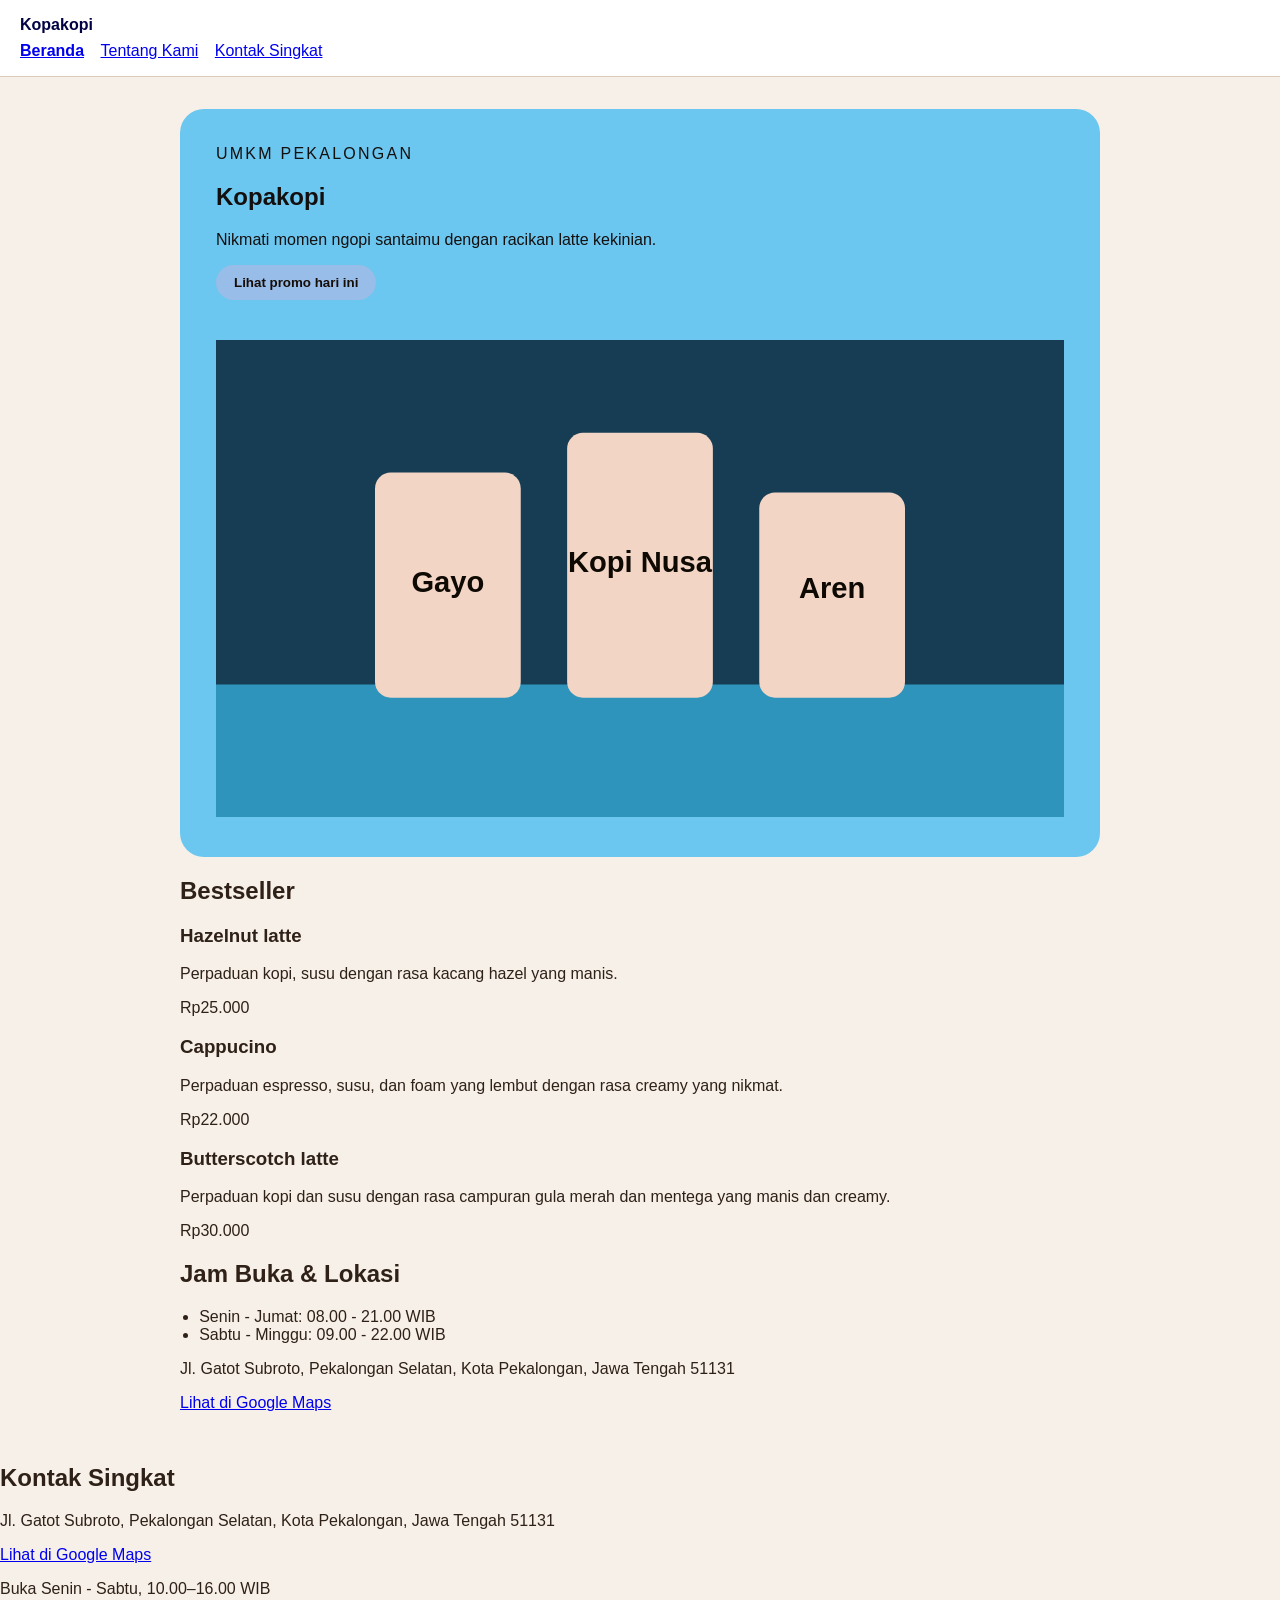
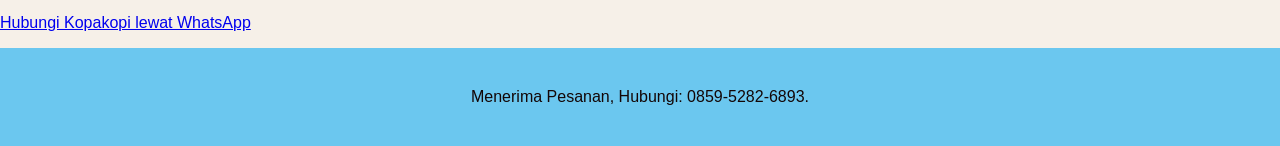
==== index.html @ 10a80914 "feat: menambahkan kontak singkat-p02" ====
<!doctype html>
<html lang="id">
    <head>
        <meta charset="utf-8" />
        <meta name="viewport" content="width=device-width, initial-scale=1" />
        <title>Kopakopi - Website UMKM</title>
        <link rel="stylesheet" href="css/style.css" />
    </head>
    <body>
        <body>
  <a class="skip-link" href="#konten">Lewati ke konten utama</a>
  <header class="site-header">
    <nav class="nav" aria-label="Navigasi utama">
      <a class="brand" href="index.html">Kopakopi</a>
      <ul>
        <li><a aria-current="page" href="index.html">Beranda</a></li>
        <li><a href="tentang.html">Tentang Kami</a></li>
        <li><a href="index.html#kontak-singkat">Kontak Singkat</a></li>
      </ul>
    </nav>
  </header>

  <main id="konten" class="page">
        <section class="hero" aria-labelledby="hero-title">
            <p class="eyebrow">UMKM Pekalongan</p>
            <h1 id="hero-title">Kopakopi</h1>
            <p>Nikmati momen ngopi santaimu dengan racikan latte kekinian.</p>
            <button id="promoButton" type="button">Lihat promo hari ini</button>
            <img src="assets/images/etalase-kopi.svg" alt="Etalase Kopakopi berisi kemasan kopi lokal" />
    </section>

            <section aria-labelledby="produk-title">
                <h2 id="produk-title">Bestseller</h2>
            <div class="product-list">
                <article class="product-card">
                    <h3>Hazelnut latte </h3>
                    <p>Perpaduan kopi, susu dengan rasa kacang hazel yang manis.</p>
                    <p class="price">Rp25.000</p>
                </article>
                <article class="product-card">
                    <h3>Cappucino</h3>
                    <p>Perpaduan espresso, susu, dan foam yang lembut dengan rasa creamy yang nikmat.</p>
                    <p class="price">Rp22.000</p>
                </article>
                 <article class="product-card">
                    <h3>Butterscotch latte</h3>
                    <p>Perpaduan kopi dan susu dengan rasa campuran gula merah dan mentega yang manis dan creamy.</p>
                    <p class="price">Rp30.000</p>
                </article>
            </div>
            </section>
            <section aria-labelledby="lokasi-title">
                <h2 id="lokasi-title">Jam Buka &amp; Lokasi</h2>
                <ul class="products">
                    <li>Senin - Jumat: 08.00 - 21.00 WIB</li>
                    <li>Sabtu - Minggu: 09.00 - 22.00 WIB</li>
                </ul>
                <p>Jl. Gatot Subroto, Pekalongan Selatan, Kota Pekalongan, Jawa Tengah 51131</p>
                <a href="https://maps.app.goo.gl/GHHcVeEDFaA5z1rk8" target="_blank" rel="noopener noreferrer">Lihat di Google Maps</a>
            </section>
        </main>
        <section id="kontak-singkat" class="wrap" aria-labelledby="kontak-title">
      <h2 id="kontak-title">Kontak Singkat</h2>
      <p>Jl. Gatot Subroto, Pekalongan Selatan, Kota Pekalongan, Jawa Tengah 51131 </p>
      <a href="https://maps.app.goo.gl/GHHcVeEDFaA5z1rk8" target="_blank" rel="noopener noreferrer">Lihat di Google Maps</a>
      <p>Buka Senin - Sabtu, 10.00–16.00 WIB</p>
      <p><a href="https://wa.me/6285952826893">Hubungi Kopakopi lewat WhatsApp</a></p>
    </section>
  </main>
        <script src="js/script.js"></script>
    </body>
</html>
<footer class="site-footer">
  <p>Menerima Pesanan, Hubungi: 0859-5282-6893.</p>
</footer>
<script src="js/script.js"></script>
---- css/style.css ----
body {
    margin: 0;
    color:#2f2118;
    background: #f6f0e8;
    font-family: Arial, sans-serif;
}

.page{
    max-width: 920px;
    margin: 0 auto;
    padding: 32px 20px;
}

.hero{
    padding: 36px;
    color: rgb(20, 15, 15);
    background: #6bc7ef;
    border-radius: 24px;
}

.eyebrow {
    margin: 0 0 8px;
    letter-spacing: 0.14em;
    text-transform: uppercase;
}

.products {
    padding-left: 1.2rem;
}

button {
    margin-bottom: 40px;
    padding: 10px 18px;
    color: #170d08;
    font-weight: 700;
    cursor: pointer;
    background: #97bde8;
    border: 0;
    border-radius: 999px;
}


.info-lokasi {
  margin-top: 2rem;
}

.skip-link { position: absolute; left: -9999px; padding: 8px 12px; color: white; background: #092474; }
.skip-link:focus { top: 8px; left: 8px; }
.site-header { padding: 16px 20px; background: white; border-bottom: 1px solid #dccbbc; }
.nav { max-width: 920px; margin: 5 auto; }
.brand { display: inline-block; margin-bottom: 8px; color: #000244; font-weight: 800; text-decoration: none; }
.nav ul { padding: 0; margin: 0; list-style: none; }
.nav li { display: inline-block; margin-right: 12px; }
.nav a[aria-current="page"] { font-weight: 800; }
a:focus-visible,
button:focus-visible { outline: 3px solid #030812; outline-offset: 3px; }
.site-footer { padding: 24px 20px; color: rgb(19, 6, 6); text-align: center; background: #6bc7ef; }
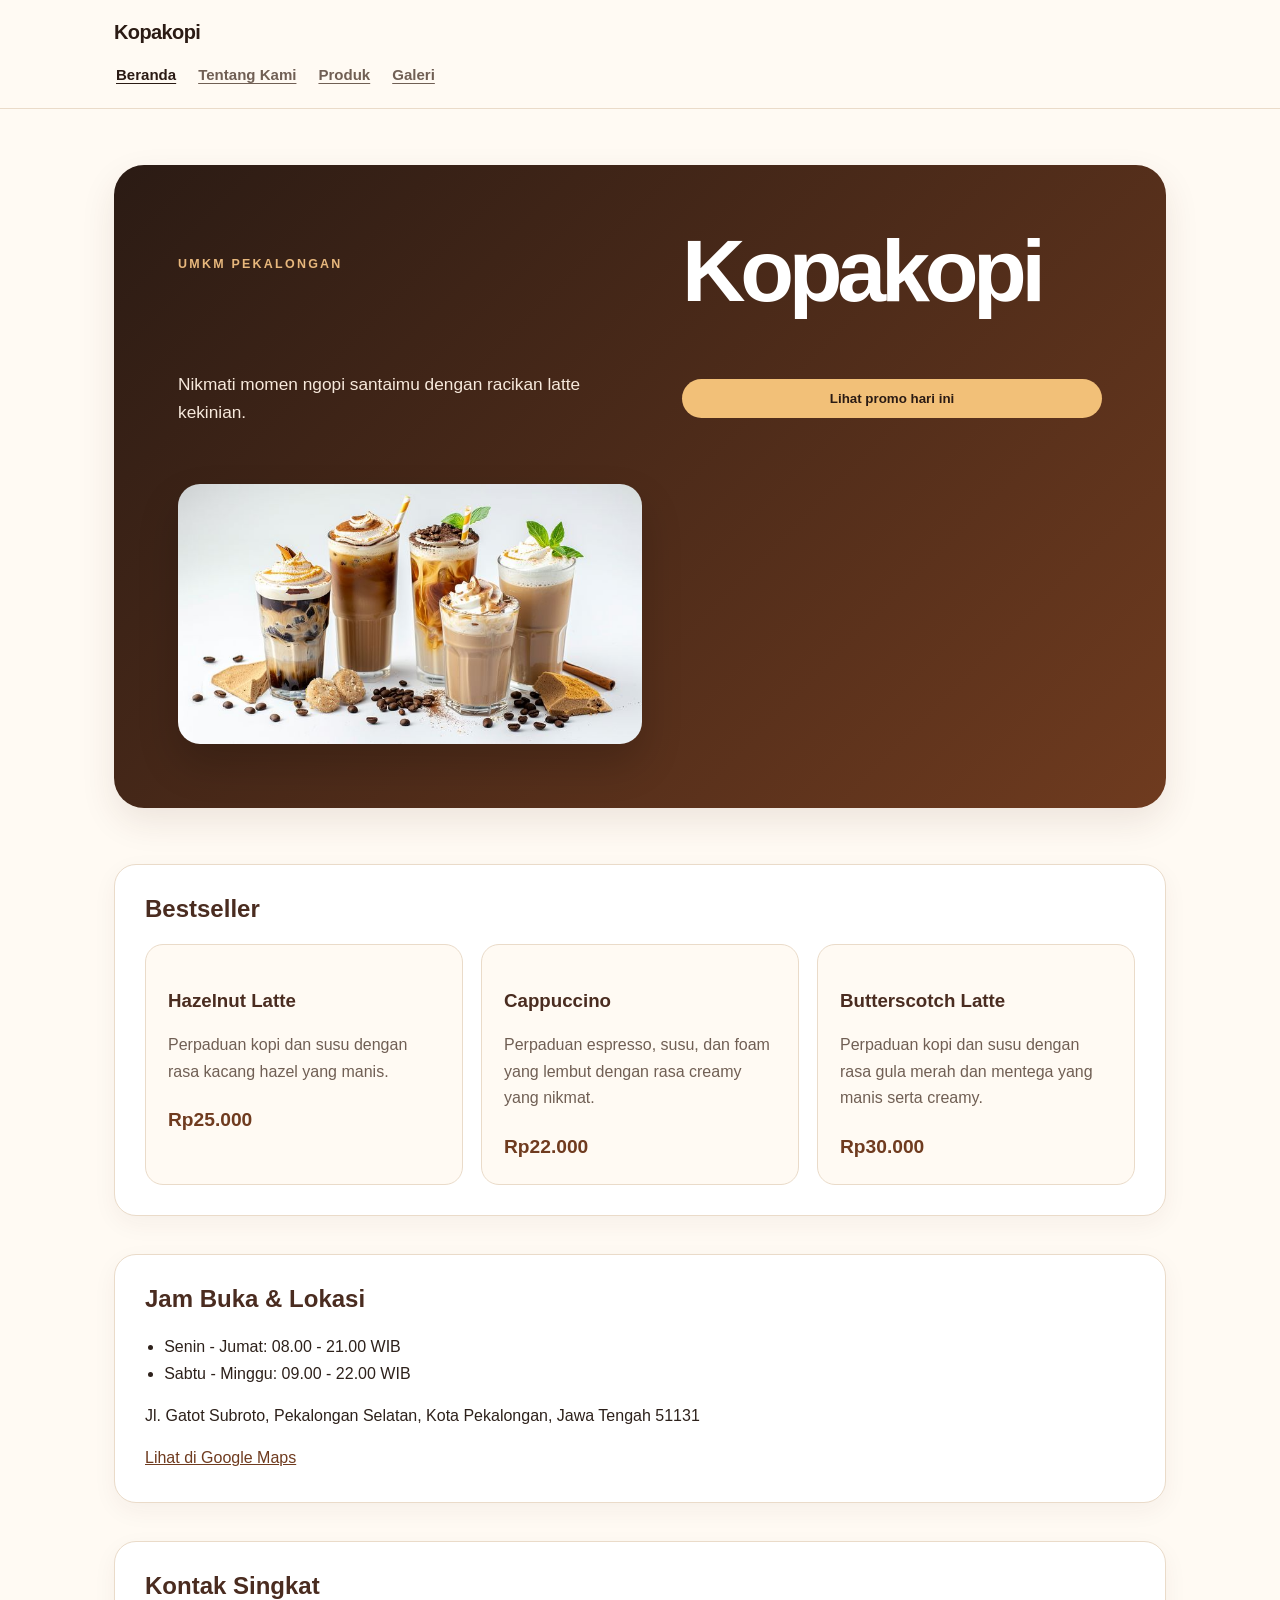
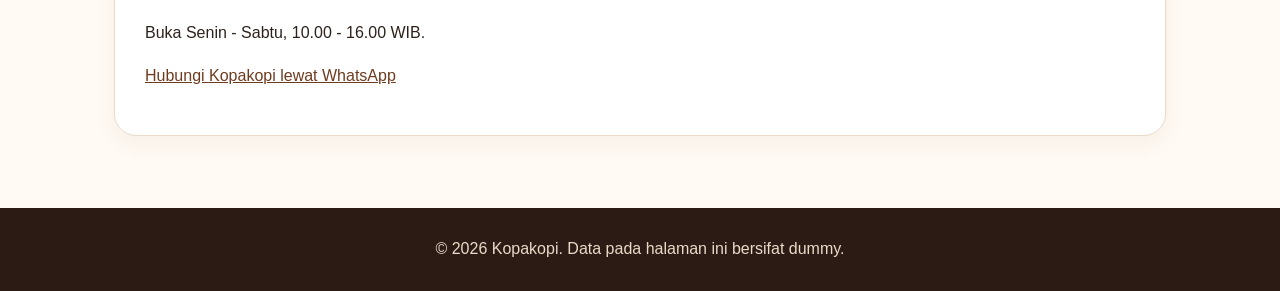
==== commit 120dc85a: "feat: tambah produk dan galeri-p03" ====
--- a/index.html
+++ b/index.html
@@ -1,76 +1,75 @@
 <!doctype html>
 <html lang="id">
-    <head>
-        <meta charset="utf-8" />
-        <meta name="viewport" content="width=device-width, initial-scale=1" />
-        <title>Kopakopi - Website UMKM</title>
-        <link rel="stylesheet" href="css/style.css" />
-    </head>
-    <body>
-        <body>
-  <a class="skip-link" href="#konten">Lewati ke konten utama</a>
-  <header class="site-header">
-    <nav class="nav" aria-label="Navigasi utama">
-      <a class="brand" href="index.html">Kopakopi</a>
-      <ul>
-        <li><a aria-current="page" href="index.html">Beranda</a></li>
-        <li><a href="tentang.html">Tentang Kami</a></li>
-        <li><a href="index.html#kontak-singkat">Kontak Singkat</a></li>
-      </ul>
-    </nav>
-  </header>
+  <head>
+    <meta charset="utf-8" />
+    <meta name="viewport" content="width=device-width, initial-scale=1" />
+    <title>Kopakopi - Website UMKM</title>
+    <link rel="stylesheet" href="css/style.css" />
+  </head>
+  <body>
+    <a class="skip-link" href="#konten">Lewati ke konten utama</a>
+    <header class="site-header">
+      <nav class="nav" aria-label="Navigasi utama">
+        <a class="brand" href="index.html">Kopakopi</a>
+        <ul>
+          <li><a aria-current="page" href="index.html">Beranda</a></li>
+          <li><a href="tentang.html">Tentang Kami</a></li>
+          <li><a href="produk.html">Produk</a></li>
+          <li><a href="galeri.html">Galeri</a></li>
+        </ul>
+      </nav>
+    </header>
 
-  <main id="konten" class="page">
-        <section class="hero" aria-labelledby="hero-title">
-            <p class="eyebrow">UMKM Pekalongan</p>
-            <h1 id="hero-title">Kopakopi</h1>
-            <p>Nikmati momen ngopi santaimu dengan racikan latte kekinian.</p>
-            <button id="promoButton" type="button">Lihat promo hari ini</button>
-            <img src="assets/images/etalase-kopi.svg" alt="Etalase Kopakopi berisi kemasan kopi lokal" />
-    </section>
+    <main id="konten" class="page">
+      <section class="hero" aria-labelledby="hero-title">
+        <p class="eyebrow">UMKM Pekalongan</p>
+        <h1 id="hero-title">Kopakopi</h1>
+        <p>Nikmati momen ngopi santaimu dengan racikan latte kekinian.</p>
+        <button id="promoButton" type="button">Lihat promo hari ini</button>
+        <img src="assets/images/macam.jpg" alt="Etalase Kopakopi berisi kemasan kopi lokal" />
+      </section>
 
-            <section aria-labelledby="produk-title">
-                <h2 id="produk-title">Bestseller</h2>
-            <div class="product-list">
-                <article class="product-card">
-                    <h3>Hazelnut latte </h3>
-                    <p>Perpaduan kopi, susu dengan rasa kacang hazel yang manis.</p>
-                    <p class="price">Rp25.000</p>
-                </article>
-                <article class="product-card">
-                    <h3>Cappucino</h3>
-                    <p>Perpaduan espresso, susu, dan foam yang lembut dengan rasa creamy yang nikmat.</p>
-                    <p class="price">Rp22.000</p>
-                </article>
-                 <article class="product-card">
-                    <h3>Butterscotch latte</h3>
-                    <p>Perpaduan kopi dan susu dengan rasa campuran gula merah dan mentega yang manis dan creamy.</p>
-                    <p class="price">Rp30.000</p>
-                </article>
-            </div>
-            </section>
-            <section aria-labelledby="lokasi-title">
-                <h2 id="lokasi-title">Jam Buka &amp; Lokasi</h2>
-                <ul class="products">
-                    <li>Senin - Jumat: 08.00 - 21.00 WIB</li>
-                    <li>Sabtu - Minggu: 09.00 - 22.00 WIB</li>
-                </ul>
-                <p>Jl. Gatot Subroto, Pekalongan Selatan, Kota Pekalongan, Jawa Tengah 51131</p>
-                <a href="https://maps.app.goo.gl/GHHcVeEDFaA5z1rk8" target="_blank" rel="noopener noreferrer">Lihat di Google Maps</a>
-            </section>
-        </main>
-        <section id="kontak-singkat" class="wrap" aria-labelledby="kontak-title">
-      <h2 id="kontak-title">Kontak Singkat</h2>
-      <p>Jl. Gatot Subroto, Pekalongan Selatan, Kota Pekalongan, Jawa Tengah 51131 </p>
-      <a href="https://maps.app.goo.gl/GHHcVeEDFaA5z1rk8" target="_blank" rel="noopener noreferrer">Lihat di Google Maps</a>
-      <p>Buka Senin - Sabtu, 10.00–16.00 WIB</p>
-      <p><a href="https://wa.me/6285952826893">Hubungi Kopakopi lewat WhatsApp</a></p>
-    </section>
-  </main>
-        <script src="js/script.js"></script>
-    </body>
+      <section aria-labelledby="produk-title">
+        <h2 id="produk-title">Bestseller</h2>
+        <div class="product-list">
+          <article class="product-card">
+            <h3>Hazelnut Latte</h3>
+            <p>Perpaduan kopi dan susu dengan rasa kacang hazel yang manis.</p>
+            <p class="price">Rp25.000</p>
+          </article>
+          <article class="product-card">
+            <h3>Cappuccino</h3>
+            <p>Perpaduan espresso, susu, dan foam yang lembut dengan rasa creamy yang nikmat.</p>
+            <p class="price">Rp22.000</p>
+          </article>
+          <article class="product-card">
+            <h3>Butterscotch Latte</h3>
+            <p>Perpaduan kopi dan susu dengan rasa gula merah dan mentega yang manis serta creamy.</p>
+            <p class="price">Rp30.000</p>
+          </article>
+        </div>
+      </section>
+
+      <section aria-labelledby="lokasi-title">
+        <h2 id="lokasi-title">Jam Buka &amp; Lokasi</h2>
+        <ul class="products">
+          <li>Senin - Jumat: 08.00 - 21.00 WIB</li>
+          <li>Sabtu - Minggu: 09.00 - 22.00 WIB</li>
+        </ul>
+        <p>Jl. Gatot Subroto, Pekalongan Selatan, Kota Pekalongan, Jawa Tengah 51131</p>
+        <a href="https://maps.app.goo.gl/GHHcVeEDFaA5z1rk8" target="_blank" rel="noopener noreferrer">Lihat di Google Maps</a>
+      </section>
+
+      <section id="kontak-singkat" aria-labelledby="kontak-title">
+        <h2 id="kontak-title">Kontak Singkat</h2>
+        <p>Buka Senin - Sabtu, 10.00 - 16.00 WIB.</p>
+        <p><a href="https://wa.me/6285952826893">Hubungi Kopakopi lewat WhatsApp</a></p>
+      </section>
+    </main>
+
+    <footer class="site-footer">
+      <p>&copy; 2026 Kopakopi. Data pada halaman ini bersifat dummy.</p>
+    </footer>
+    <script src="js/script.js"></script>
+  </body>
 </html>
-<footer class="site-footer">
-  <p>Menerima Pesanan, Hubungi: 0859-5282-6893.</p>
-</footer>
-<script src="js/script.js"></script>
--- a/css/style.css
+++ b/css/style.css
@@ -1,57 +1,257 @@
+:root {
+  --coffee-950: #2b1b14;
+  --coffee-800: #4a2c20;
+  --coffee-700: #6f3b1f;
+  --coffee-500: #a66a3f;
+  --cream-50: #fffaf3;
+  --cream-100: #f7efe4;
+  --cream-200: #eadbc9;
+  --text: #2d211b;
+  --muted: #705f54;
+  --white: #ffffff;
+  --shadow: 0 14px 35px rgba(74, 44, 32, 0.10);
+}
+
+* { box-sizing: border-box; }
+html { scroll-behavior: smooth; }
 body {
-    margin: 0;
-    color:#2f2118;
-    background: #f6f0e8;
-    font-family: Arial, sans-serif;
-}
-
-.page{
-    max-width: 920px;
-    margin: 0 auto;
-    padding: 32px 20px;
-}
-
-.hero{
-    padding: 36px;
-    color: rgb(20, 15, 15);
-    background: #6bc7ef;
-    border-radius: 24px;
-}
-
+  margin: 0;
+  color: var(--text);
+  background: var(--cream-50);
+  font-family: Arial, Helvetica, sans-serif;
+  line-height: 1.65;
+}
+
+.skip-link {
+  position: absolute;
+  left: -9999px;
+  top: 8px;
+  z-index: 1000;
+  padding: 10px 14px;
+  color: var(--white);
+  background: var(--coffee-950);
+  border-radius: 8px;
+}
+.skip-link:focus { left: 8px; }
+
+a { color: var(--coffee-700); }
+a:hover { color: var(--coffee-950); }
+a:focus-visible,
+button:focus-visible {
+  outline: 3px solid #d99b55;
+  outline-offset: 3px;
+}
+
+.site-header {
+  position: sticky;
+  top: 0;
+  z-index: 50;
+  background: rgba(255, 250, 243, 0.96);
+  border-bottom: 1px solid var(--cream-200);
+  backdrop-filter: blur(10px);
+}
+
+.nav {
+  max-width: 1100px;
+  margin: 0 auto;
+  padding: 16px 24px;
+  display: flex;
+  flex-direction: column;
+  align-items: flex-start;
+  gap: 10px;
+}
+
+.brand {
+  color: var(--coffee-950);
+  font-size: 1.25rem;
+  font-weight: 800;
+  letter-spacing: -0.03em;
+  text-decoration: none;
+}
+
+
+.nav ul {
+  display: flex;
+  flex-wrap: wrap;
+  justify-content: flex-start;
+  gap: 18px;
+  padding: 0;
+  margin: 0;
+  list-style: none;
+}
+.nav a:not(.brand) {
+  display: inline-block;
+  padding: 4px 2px;
+  color: var(--muted);
+  font-size: 0.94rem;
+  font-weight: 700;
+  text-decoration: underline;
+  text-underline-offset: 3px;
+  border-radius: 0;
+}
+.nav a:not(.brand):hover,
+.nav a[aria-current="page"] {
+  color: var(--coffee-950);
+  background: none;
+}
+
+.page {
+  max-width: 1100px;
+  margin: 0 auto;
+  padding: 56px 24px 72px;
+}
+
+.page > h1 {
+  margin: 0 0 10px;
+  color: var(--coffee-950);
+  font-size: clamp(2rem, 5vw, 3.2rem);
+  line-height: 1.1;
+  letter-spacing: -0.04em;
+}
+.page > h1 + p { max-width: 680px; color: var(--muted); }
+
+.hero {
+  display: grid;
+  grid-template-columns: 1.05fr 0.95fr;
+  align-items: center;
+  gap: 40px;
+  padding: clamp(30px, 6vw, 64px);
+  margin-bottom: 56px;
+  overflow: hidden;
+  color: var(--white);
+  background: linear-gradient(135deg, var(--coffee-950), var(--coffee-700));
+  border-radius: 30px;
+  box-shadow: var(--shadow);
+}
+.hero h1 {
+  margin: 0;
+  font-size: clamp(3rem, 8vw, 5.5rem);
+  line-height: 0.95;
+  letter-spacing: -0.06em;
+}
+.hero p:not(.eyebrow) { max-width: 520px; color: #f7e9dc; font-size: 1.08rem; }
+.hero img {
+  width: 100%;
+  border-radius: 22px;
+  background: #f2dfca;
+  box-shadow: 0 20px 40px rgba(0,0,0,.18);
+}
 .eyebrow {
-    margin: 0 0 8px;
-    letter-spacing: 0.14em;
-    text-transform: uppercase;
-}
-
-.products {
-    padding-left: 1.2rem;
+  margin: 0 0 12px;
+  color: #e7b77c;
+  font-size: .78rem;
+  font-weight: 800;
+  letter-spacing: .18em;
+  text-transform: uppercase;
 }
 
 button {
-    margin-bottom: 40px;
-    padding: 10px 18px;
-    color: #170d08;
-    font-weight: 700;
-    cursor: pointer;
-    background: #97bde8;
-    border: 0;
-    border-radius: 999px;
-}
-
-
-.info-lokasi {
-  margin-top: 2rem;
-}
-
-.skip-link { position: absolute; left: -9999px; padding: 8px 12px; color: white; background: #092474; }
-.skip-link:focus { top: 8px; left: 8px; }
-.site-header { padding: 16px 20px; background: white; border-bottom: 1px solid #dccbbc; }
-.nav { max-width: 920px; margin: 5 auto; }
-.brand { display: inline-block; margin-bottom: 8px; color: #000244; font-weight: 800; text-decoration: none; }
-.nav ul { padding: 0; margin: 0; list-style: none; }
-.nav li { display: inline-block; margin-right: 12px; }
-.nav a[aria-current="page"] { font-weight: 800; }
-a:focus-visible,
-button:focus-visible { outline: 3px solid #030812; outline-offset: 3px; }
-.site-footer { padding: 24px 20px; color: rgb(19, 6, 6); text-align: center; background: #6bc7ef; }+  padding: 12px 18px;
+  color: var(--coffee-950);
+  background: #f2c078;
+  border: 0;
+  border-radius: 999px;
+  font-weight: 800;
+  cursor: pointer;
+}
+button:hover { background: #ffd28e; }
+
+.page > section:not(.hero) {
+  margin-top: 38px;
+  padding: 30px;
+  background: var(--white);
+  border: 1px solid var(--cream-200);
+  border-radius: 22px;
+  box-shadow: 0 8px 24px rgba(74,44,32,.05);
+}
+
+h2 { margin-top: 0; color: var(--coffee-800); line-height: 1.2; }
+h3 { margin-bottom: 8px; color: var(--coffee-800); }
+
+.product-list,
+.gallery-list {
+  display: grid;
+  grid-template-columns: repeat(3, minmax(0, 1fr));
+  gap: 18px;
+}
+.product-card,
+.media-card {
+  margin: 0;
+  padding: 22px;
+  background: var(--cream-50);
+  border: 1px solid var(--cream-200);
+  border-radius: 18px;
+}
+.product-card img {
+  display: block;
+  width: 100%;
+  height: 160px;
+  object-fit: cover;
+  margin-bottom: 14px;
+  border-radius: 14px;
+}
+.product-card p { color: var(--muted); }
+.product-card .price {
+  margin-bottom: 0;
+  color: var(--coffee-700);
+  font-size: 1.2rem;
+  font-weight: 800;
+}
+
+.info-lokasi { margin-top: 2rem; }
+.products { padding-left: 1.2rem; }
+
+.gallery-list { grid-template-columns: repeat(2, minmax(0, 1fr)); }
+.media-card { padding: 14px; }
+.media-card img {
+  display: block;
+  width: 100%;
+  border-radius: 12px;
+}
+figcaption { padding: 12px 6px 4px; color: var(--muted); font-size: .95rem; }
+
+section[aria-labelledby="audio-title"] audio { width: min(100%, 560px); }
+
+.page table {
+  width: 100%;
+  overflow: hidden;
+  border-collapse: separate;
+  border-spacing: 0;
+  border: 1px solid var(--cream-200);
+  border-radius: 14px;
+}
+caption {
+  padding-bottom: 12px;
+  color: var(--coffee-800);
+  font-weight: 800;
+  text-align: left;
+}
+th, td {
+  padding: 14px 16px;
+  text-align: left;
+  border-right: 1px solid var(--cream-200);
+  border-bottom: 1px solid var(--cream-200);
+}
+th:last-child, td:last-child { border-right: 0; }
+tbody tr:last-child th, tbody tr:last-child td { border-bottom: 0; }
+thead th { color: var(--white); background: var(--coffee-800); }
+tbody th { color: var(--coffee-800); background: var(--cream-100); }
+tbody tr:hover td, tbody tr:hover th { background: #fff8ef; }
+
+.site-footer {
+  padding: 28px 24px;
+  color: #eadbc9;
+  text-align: center;
+  background: var(--coffee-950);
+}
+.site-footer p { margin: 0; }
+
+@media (max-width: 760px) {
+  .nav { gap: 8px; }
+  .nav ul { width: 100%; justify-content: flex-start; }
+  .page { padding: 36px 16px 52px; }
+  .hero { grid-template-columns: 1fr; padding: 30px 24px; }
+  .product-list, .gallery-list { grid-template-columns: 1fr; }
+  .page > section:not(.hero) { padding: 22px; }
+  .page table { display: block; overflow-x: auto; white-space: nowrap; }
+}
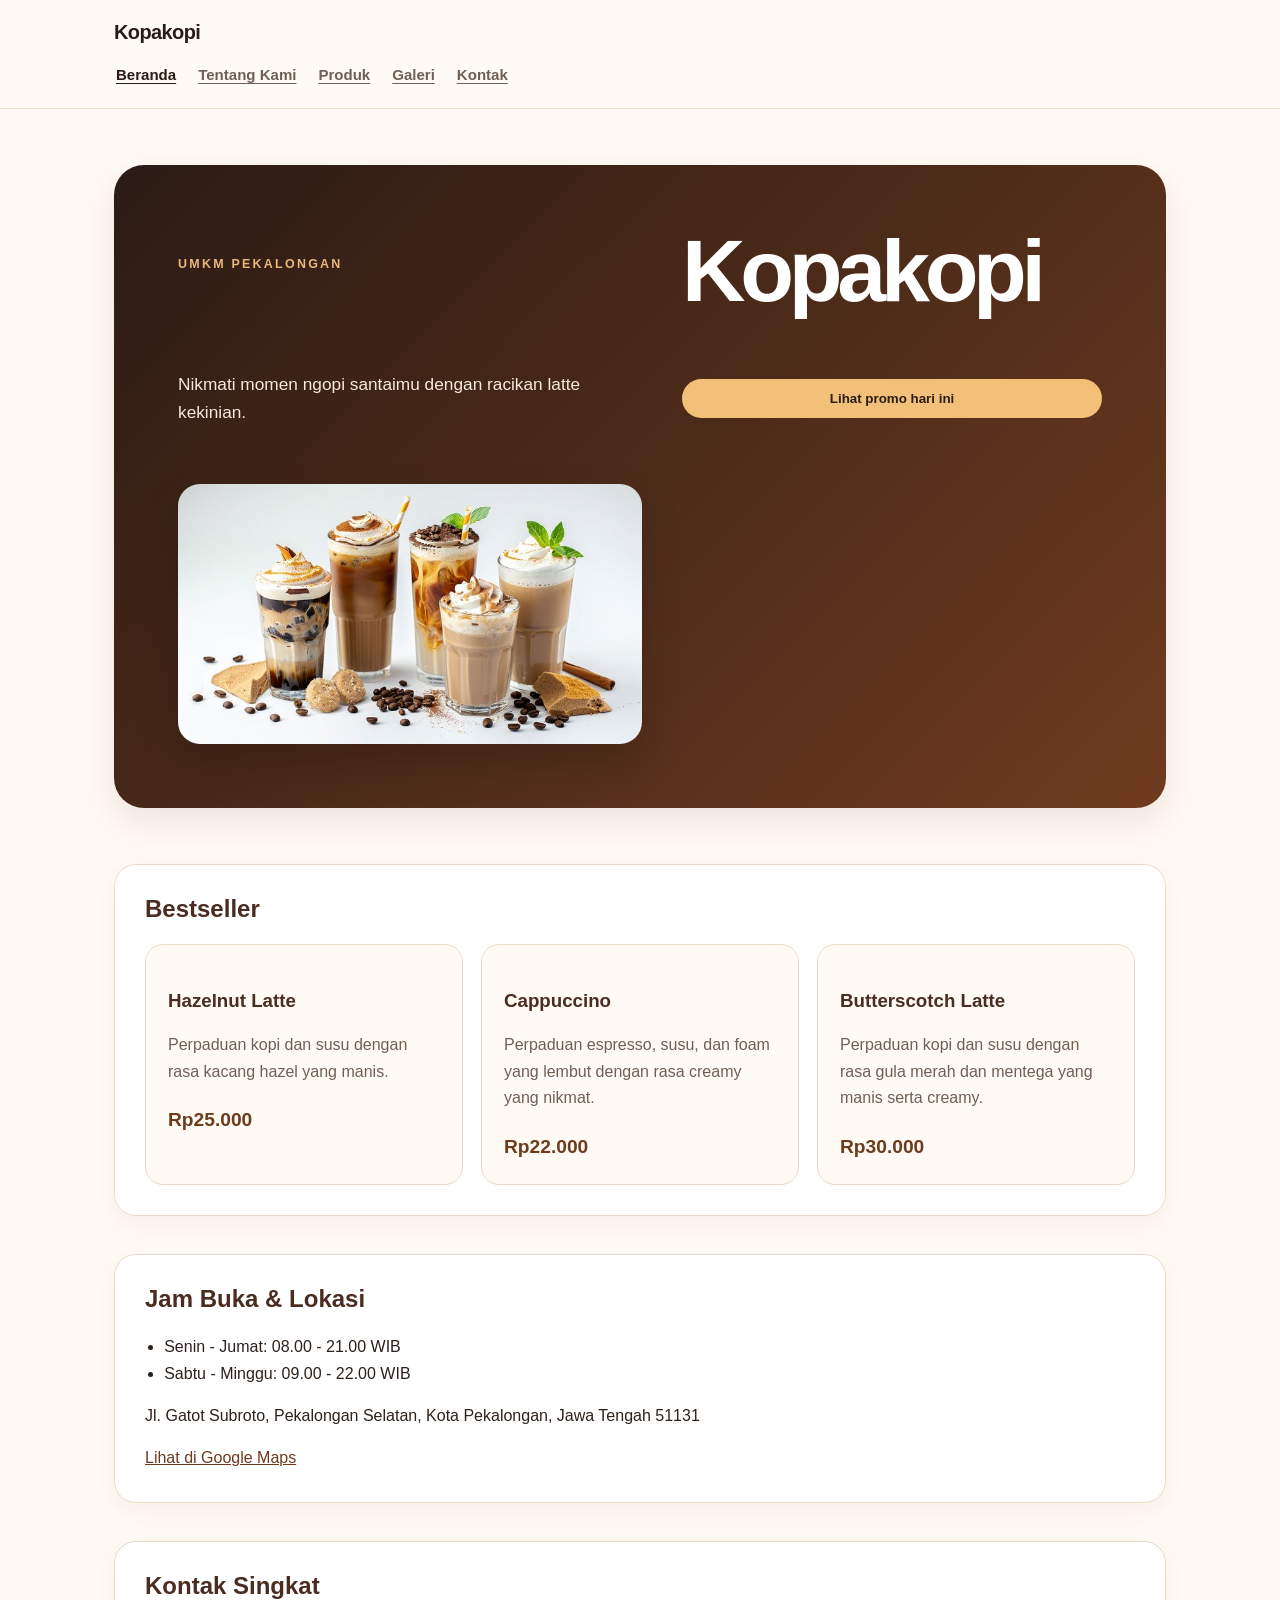
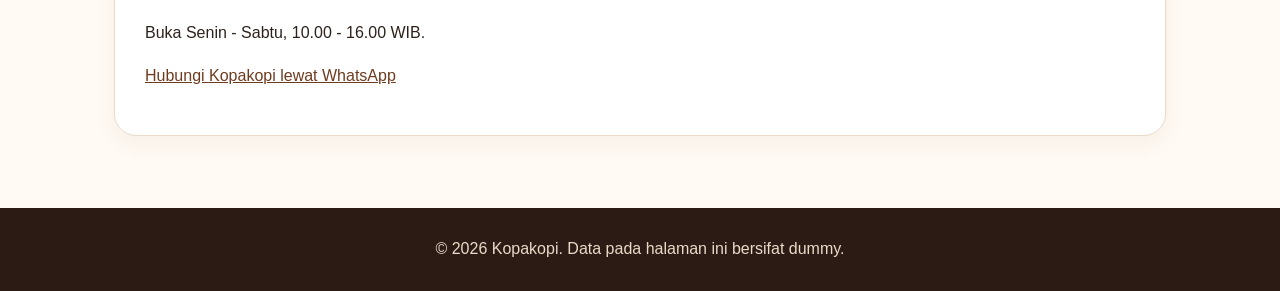
==== commit d21f59b8: "feat: tambah form kontak aksesibel dan preview" ====
--- a/index.html
+++ b/index.html
@@ -16,6 +16,7 @@
           <li><a href="tentang.html">Tentang Kami</a></li>
           <li><a href="produk.html">Produk</a></li>
           <li><a href="galeri.html">Galeri</a></li>
+          <li><a href="kontak.html">Kontak</a></li>
         </ul>
       </nav>
     </header>
--- a/css/style.css
+++ b/css/style.css
@@ -255,3 +255,8 @@
   .page > section:not(.hero) { padding: 22px; }
   .page table { display: block; overflow-x: auto; white-space: nowrap; }
 }
+
+.field { margin-bottom: 16px; }
+.field label { display: block; margin-bottom: 6px; }
+fieldset { margin: 0 0 16px; }
+#preview-form { padding: 16px; white-space: pre-wrap; background: white; border: 1px solid #dccbbc; }
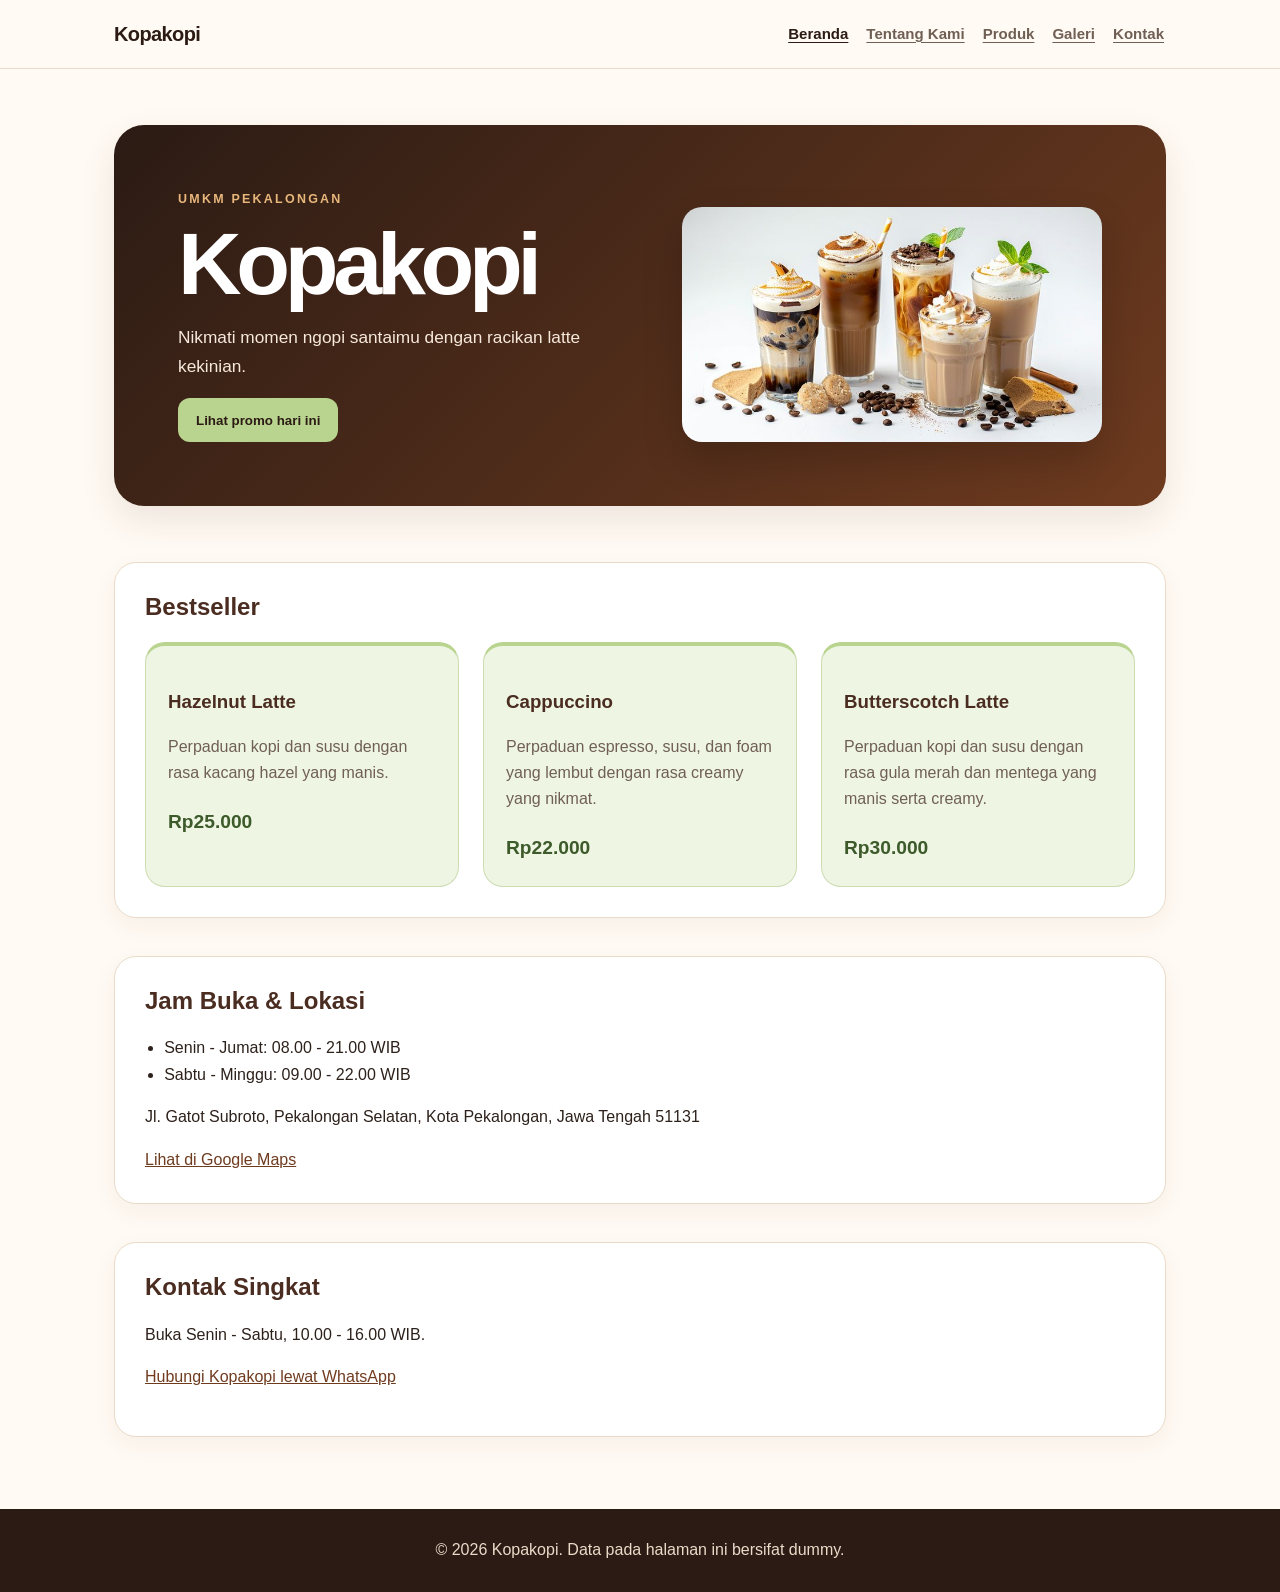
==== commit 3c25ec32: "feat p07 fix" ====
--- a/index.html
+++ b/index.html
@@ -27,7 +27,7 @@
         <h1 id="hero-title">Kopakopi</h1>
         <p>Nikmati momen ngopi santaimu dengan racikan latte kekinian.</p>
         <button id="promoButton" type="button">Lihat promo hari ini</button>
-        <img src="assets/images/macam.jpg" alt="Etalase Kopakopi berisi kemasan kopi lokal" />
+        <img src="assets/images/macam.jpg" width="735" height="412" alt="Lima gelas minuman latte dingin dengan topping krim dan karamel, dikelilingi biji kopi dan gula aren" />
       </section>
 
       <section aria-labelledby="produk-title">
@@ -73,4 +73,4 @@
     </footer>
     <script src="js/script.js"></script>
   </body>
-</html>
+</html>
--- a/css/style.css
+++ b/css/style.css
@@ -10,9 +10,37 @@
   --muted: #705f54;
   --white: #ffffff;
   --shadow: 0 14px 35px rgba(74, 44, 32, 0.10);
+
+  --matcha-100: #eef5e3;
+  --matcha-200: #d3e6b5;
+  --matcha-300: #b9d48f;
+  --matcha-400: #3d5a2a;
+
+  --color-action-bg: var(--matcha-300);
+  --color-action-bg-hover: var(--matcha-200);
+  --color-action-text: var(--coffee-950);
+  --color-accent-text: var(--matcha-400);
+  --color-accent-on-dark: var(--matcha-300);
+  --color-surface-card: var(--matcha-100);
+  --color-border-card: #cddcb4;
+  --color-link: var(--coffee-700);
+  --color-link-hover: var(--coffee-950);
+  --color-focus-ring: var(--coffee-950);
+  --color-focus-halo: var(--white);
+
+  --radius-control: 12px;
+  --radius-card: 20px;
+
+  /* nilai fluida P07 */
+  --space-page-x: clamp(16px, 4vw, 24px);
+  --space-section: clamp(18px, 4vw, 30px);
+  --gap-grid: clamp(12px, 2.5vw, 24px);
+  --tap-min: 44px;
 }
 
 * { box-sizing: border-box; }
+img, svg, video { max-width: 100%; height: auto; }
+audio { max-width: 100%; }
 html { scroll-behavior: smooth; }
 body {
   margin: 0;
@@ -34,17 +62,23 @@
 }
 .skip-link:focus { left: 8px; }
 
-a { color: var(--coffee-700); }
-a:hover { color: var(--coffee-950); }
+a { color: var(--color-link); }
+a:hover { color: var(--color-link-hover); }
 a:focus-visible,
-button:focus-visible {
-  outline: 3px solid #d99b55;
+button:focus-visible,
+input:focus-visible,
+select:focus-visible,
+textarea:focus-visible,
+.table-scroll:focus-visible,
+audio:focus-visible {
+  outline: 3px solid var(--color-focus-ring);
   outline-offset: 3px;
-}
-
+  box-shadow: 0 0 0 3px var(--color-focus-halo);
+}
+
+/* header baru sticky saat cukup lebar (lihat BP-1); di layar sempit tinggi header ~150px menutupi konten/fokus */
 .site-header {
-  position: sticky;
-  top: 0;
+  position: static;
   z-index: 50;
   background: rgba(255, 250, 243, 0.96);
   border-bottom: 1px solid var(--cream-200);
@@ -54,11 +88,11 @@
 .nav {
   max-width: 1100px;
   margin: 0 auto;
-  padding: 16px 24px;
+  padding: 12px var(--space-page-x);
   display: flex;
   flex-direction: column;
   align-items: flex-start;
-  gap: 10px;
+  gap: 4px;
 }
 
 .brand {
@@ -74,13 +108,15 @@
   display: flex;
   flex-wrap: wrap;
   justify-content: flex-start;
-  gap: 18px;
+  gap: 0 14px;
   padding: 0;
   margin: 0;
   list-style: none;
 }
 .nav a:not(.brand) {
-  display: inline-block;
+  display: inline-flex;
+  align-items: center;
+  min-height: var(--tap-min);
   padding: 4px 2px;
   color: var(--muted);
   font-size: 0.94rem;
@@ -98,7 +134,7 @@
 .page {
   max-width: 1100px;
   margin: 0 auto;
-  padding: 56px 24px 72px;
+  padding: clamp(32px, 6vw, 56px) var(--space-page-x) clamp(48px, 8vw, 72px);
 }
 
 .page > h1 {
@@ -113,9 +149,10 @@
 .hero {
   display: grid;
   grid-template-columns: 1.05fr 0.95fr;
-  align-items: center;
-  gap: 40px;
-  padding: clamp(30px, 6vw, 64px);
+  align-content: center;
+  column-gap: clamp(24px, 5vw, 40px);
+  row-gap: 0;
+  padding: clamp(24px, 6vw, 64px);
   margin-bottom: 56px;
   overflow: hidden;
   color: var(--white);
@@ -123,6 +160,8 @@
   border-radius: 30px;
   box-shadow: var(--shadow);
 }
+.hero > * { grid-column: 1; }
+.hero > img { grid-column: 2; grid-row: 1 / span 4; align-self: center; }
 .hero h1 {
   margin: 0;
   font-size: clamp(3rem, 8vw, 5.5rem);
@@ -147,18 +186,19 @@
 
 button {
   padding: 12px 18px;
-  color: var(--coffee-950);
-  background: #f2c078;
+  color: var(--color-action-text);
+  background:var(--color-action-bg);
   border: 0;
-  border-radius: 999px;
+  border-radius: var(--radius-control);
   font-weight: 800;
   cursor: pointer;
 }
-button:hover { background: #ffd28e; }
+button:hover { background: var(--color-action-bg-hover); }
+.hero button { justify-self: start; min-height: var(--tap-min); }
 
 .page > section:not(.hero) {
-  margin-top: 38px;
-  padding: 30px;
+  margin-top: clamp(24px, 4vw, 38px);
+  padding: var(--space-section);
   background: var(--white);
   border: 1px solid var(--cream-200);
   border-radius: 22px;
@@ -171,29 +211,31 @@
 .product-list,
 .gallery-list {
   display: grid;
-  grid-template-columns: repeat(3, minmax(0, 1fr));
-  gap: 18px;
+  grid-template-columns: repeat(auto-fit, minmax(min(100%, 230px), 1fr));
+  gap: var(--gap-grid);
 }
 .product-card,
 .media-card {
   margin: 0;
   padding: 22px;
-  background: var(--cream-50);
-  border: 1px solid var(--cream-200);
-  border-radius: 18px;
-}
+  background: var(--color-surface-card);
+  border: 1px solid var(--color-border-card);
+  border-radius: var(--radius-card);
+}
+
+.product-card {border-top: 4px solid var(--color-action-bg);}
 .product-card img {
   display: block;
   width: 100%;
   height: 160px;
   object-fit: cover;
   margin-bottom: 14px;
-  border-radius: 14px;
+  border-radius: var(--radius-control);
 }
 .product-card p { color: var(--muted); }
 .product-card .price {
   margin-bottom: 0;
-  color: var(--coffee-700);
+  color: var(--color-accent-text);
   font-size: 1.2rem;
   font-weight: 800;
 }
@@ -201,19 +243,32 @@
 .info-lokasi { margin-top: 2rem; }
 .products { padding-left: 1.2rem; }
 
-.gallery-list { grid-template-columns: repeat(2, minmax(0, 1fr)); }
+.gallery-list { grid-template-columns: repeat(auto-fit, minmax(min(100%, 300px), 1fr)); }
 .media-card { padding: 14px; }
 .media-card img {
   display: block;
   width: 100%;
-  border-radius: 12px;
+  border-radius: var(--radius-control);
 }
 figcaption { padding: 12px 6px 4px; color: var(--muted); font-size: .95rem; }
 
-section[aria-labelledby="audio-title"] audio { width: min(100%, 560px); }
-
+section[aria-labelledby="audio-title"] audio { display: block; width: min(100%, 560px); }
+#audio-note { margin: 10px 0 0; color: var(--muted); font-size: .95rem; }
+
+/* gambar konten (tentang) */
+.page > section > img {
+  display: block;
+  width: 100%;
+  max-width: 720px;
+  margin-top: 18px;
+  border-radius: var(--radius-card);
+  background: var(--cream-200);
+}
+
+.table-scroll { overflow-x: auto; max-width: 100%; border-radius: 14px; }
 .page table {
   width: 100%;
+  min-width: 420px;
   overflow: hidden;
   border-collapse: separate;
   border-spacing: 0;
@@ -246,17 +301,76 @@
 }
 .site-footer p { margin: 0; }
 
+/* BP-1 (konten): brand + 5 tautan muat satu baris */
+@media (min-width: 34em) {
+  .site-header { position: sticky; top: 0; }
+  .nav { flex-direction: row; align-items: center; justify-content: space-between; flex-wrap: wrap; gap: 4px 24px; }
+}
+
+/* BP-2 (konten): hero dua kolom baru terbaca jika kolom teks >= ~300px */
 @media (max-width: 760px) {
-  .nav { gap: 8px; }
-  .nav ul { width: 100%; justify-content: flex-start; }
-  .page { padding: 36px 16px 52px; }
-  .hero { grid-template-columns: 1fr; padding: 30px 24px; }
-  .product-list, .gallery-list { grid-template-columns: 1fr; }
-  .page > section:not(.hero) { padding: 22px; }
-  .page table { display: block; overflow-x: auto; white-space: nowrap; }
-}
-
-.field { margin-bottom: 16px; }
-.field label { display: block; margin-bottom: 6px; }
-fieldset { margin: 0 0 16px; }
-#preview-form { padding: 16px; white-space: pre-wrap; background: white; border: 1px solid #dccbbc; }
+  .hero { grid-template-columns: 1fr; }
+  .hero > img { grid-column: 1; grid-row: auto; }
+}
+
+/* ---------- Form kontak (P07) ---------- */
+#form-kontak {
+  width: min(100%, 680px);
+  margin-top: 28px;
+  padding: var(--space-section);
+  background: var(--white);
+  border: 1px solid var(--cream-200);
+  border-top: 4px solid var(--color-action-bg);
+  border-radius: var(--radius-card);
+  box-shadow: 0 8px 24px rgba(74, 44, 32, .05);
+}
+.field { margin-bottom: 18px; }
+.field label { display: block; margin-bottom: 6px; color: var(--coffee-800); font-weight: 700; }
+
+#form-kontak input[type="text"],
+#form-kontak input[type="email"],
+#form-kontak input[type="tel"],
+#form-kontak select,
+#form-kontak textarea {
+  display: block;
+  width: 100%;
+  min-height: var(--tap-min);
+  padding: 10px 14px;
+  color: var(--text);
+  background: var(--cream-50);
+  border: 1.5px solid var(--coffee-500);
+  border-radius: var(--radius-control);
+  font: inherit;
+}
+#form-kontak textarea { min-height: 8rem; resize: vertical; }
+#form-kontak input:hover, #form-kontak select:hover, #form-kontak textarea:hover { background: var(--white); }
+
+fieldset {
+  min-width: 0;
+  margin: 0 0 18px;
+  padding: 12px 16px 6px;
+  background: var(--color-surface-card);
+  border: 1px solid var(--color-border-card);
+  border-radius: var(--radius-control);
+}
+legend { padding: 0 8px; color: var(--coffee-800); font-weight: 700; }
+fieldset label {
+  display: flex;
+  align-items: center;
+  gap: 10px;
+  min-height: var(--tap-min);
+  cursor: pointer;
+}
+fieldset input[type="radio"] { width: 20px; height: 20px; margin: 0; accent-color: var(--matcha-400); flex: none; }
+
+#form-kontak button[type="submit"] { min-height: var(--tap-min); padding-inline: 28px; }
+
+#preview-form {
+  margin: 0;
+  padding: 16px;
+  white-space: pre-wrap;
+  overflow-wrap: anywhere;
+  background: var(--white);
+  border: 1px solid var(--cream-200);
+  border-radius: var(--radius-control);
+}
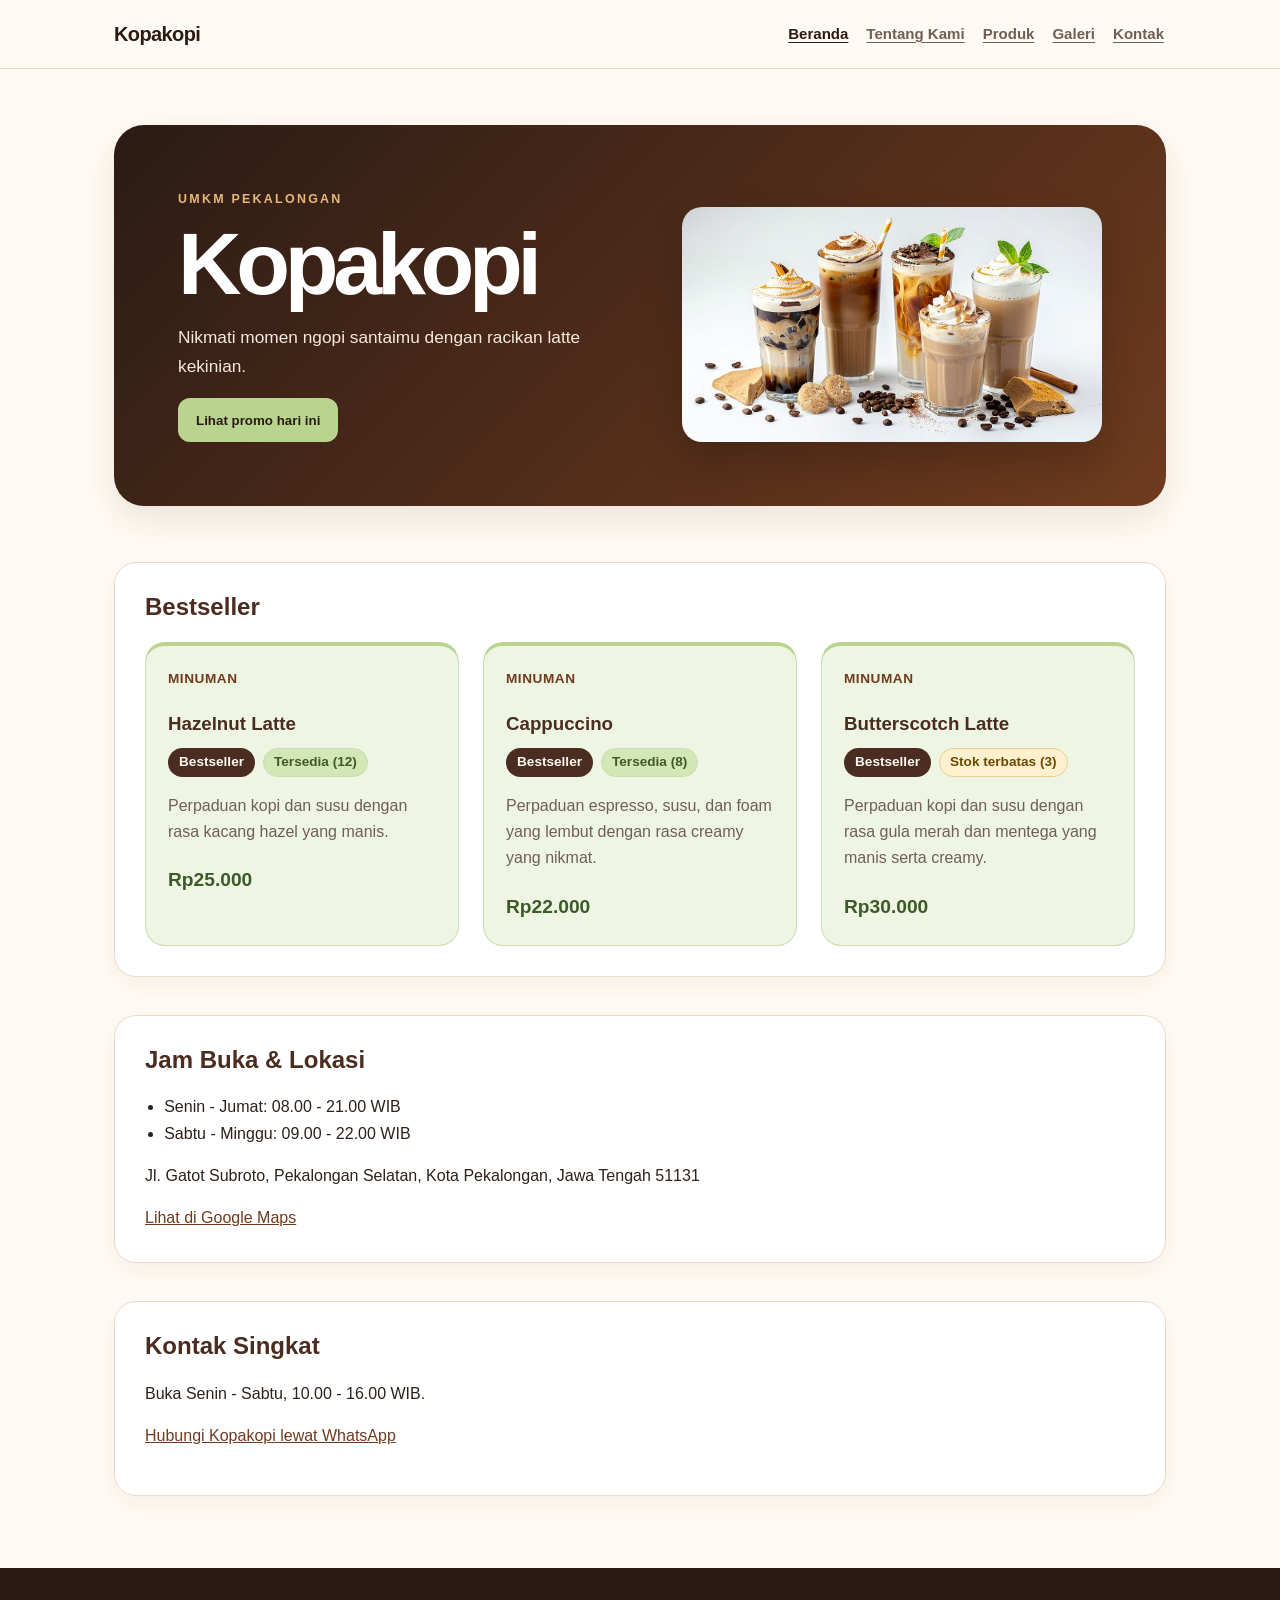
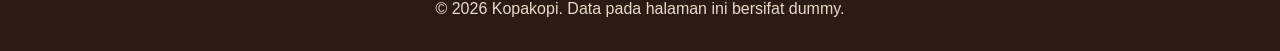
==== commit 9b3d10ac: "feat: p10 fix" ====
--- a/index.html
+++ b/index.html
@@ -5,13 +5,20 @@
     <meta name="viewport" content="width=device-width, initial-scale=1" />
     <title>Kopakopi - Website UMKM</title>
     <link rel="stylesheet" href="css/style.css" />
+    <script src="js/app.js" defer></script>
+      <noscript><style>.nav-toggle{display:none}.nav ul{display:flex}</style></noscript>
   </head>
   <body>
     <a class="skip-link" href="#konten">Lewati ke konten utama</a>
     <header class="site-header">
       <nav class="nav" aria-label="Navigasi utama">
         <a class="brand" href="index.html">Kopakopi</a>
-        <ul>
+        <button class="nav-toggle" type="button" aria-expanded="false" aria-controls="menu-utama" aria-label="Buka menu">
+          <span class="nav-toggle__bar" aria-hidden="true"></span>
+          <span class="nav-toggle__bar" aria-hidden="true"></span>
+          <span class="nav-toggle__bar" aria-hidden="true"></span>
+        </button>
+        <ul id="menu-utama">
           <li><a aria-current="page" href="index.html">Beranda</a></li>
           <li><a href="tentang.html">Tentang Kami</a></li>
           <li><a href="produk.html">Produk</a></li>
@@ -32,7 +39,7 @@
 
       <section aria-labelledby="produk-title">
         <h2 id="produk-title">Bestseller</h2>
-        <div class="product-list">
+        <div class="product-list" id="daftar-bestseller">
           <article class="product-card">
             <h3>Hazelnut Latte</h3>
             <p>Perpaduan kopi dan susu dengan rasa kacang hazel yang manis.</p>
@@ -71,6 +78,6 @@
     <footer class="site-footer">
       <p>&copy; 2026 Kopakopi. Data pada halaman ini bersifat dummy.</p>
     </footer>
-    <script src="js/script.js"></script>
+    <script src="js/script.js"defer></script>
   </body>
 </html>
--- a/css/style.css
+++ b/css/style.css
@@ -88,11 +88,12 @@
 .nav {
   max-width: 1100px;
   margin: 0 auto;
-  padding: 12px var(--space-page-x);
+  padding: 8px var(--space-page-x);
   display: flex;
-  flex-direction: column;
-  align-items: flex-start;
-  gap: 4px;
+  flex-wrap: wrap;
+  align-items: center;
+  justify-content: space-between;
+  gap: 0 24px;
 }
 
 .brand {
@@ -104,17 +105,47 @@
 }
 
 
+/* Menu hamburger (feedback P09): mobile-first, menu tertutup sampai tombol ditekan */
+.nav-toggle {
+  display: inline-flex;
+  flex-direction: column;
+  justify-content: center;
+  align-items: center;
+  gap: 5px;
+  width: var(--tap-min);
+  height: var(--tap-min);
+  padding: 0;
+  color: var(--coffee-950);
+  background: transparent;
+  border: 1.5px solid var(--coffee-500);
+  border-radius: var(--radius-control);
+  cursor: pointer;
+}
+.nav-toggle:hover { background: var(--cream-200); }
+.nav-toggle__bar {
+  display: block;
+  width: 22px;
+  height: 2px;
+  background: currentColor;
+  border-radius: 2px;
+  transition: transform .2s ease, opacity .2s ease;
+}
+.nav-toggle[aria-expanded="true"] .nav-toggle__bar:nth-child(1) { transform: translateY(7px) rotate(45deg); }
+.nav-toggle[aria-expanded="true"] .nav-toggle__bar:nth-child(2) { opacity: 0; }
+.nav-toggle[aria-expanded="true"] .nav-toggle__bar:nth-child(3) { transform: translateY(-7px) rotate(-45deg); }
+@media (prefers-reduced-motion: reduce) { .nav-toggle__bar { transition: none; } }
+
 .nav ul {
-  display: flex;
-  flex-wrap: wrap;
-  justify-content: flex-start;
-  gap: 0 14px;
-  padding: 0;
+  display: none;
+  flex-direction: column;
+  width: 100%;
+  padding: 4px 0 8px;
   margin: 0;
   list-style: none;
 }
+.nav ul.is-open { display: flex; }
 .nav a:not(.brand) {
-  display: inline-flex;
+  display: flex;
   align-items: center;
   min-height: var(--tap-min);
   padding: 4px 2px;
@@ -148,7 +179,7 @@
 
 .hero {
   display: grid;
-  grid-template-columns: 1.05fr 0.95fr;
+  grid-template-columns: 1fr;
   align-content: center;
   column-gap: clamp(24px, 5vw, 40px);
   row-gap: 0;
@@ -161,7 +192,7 @@
   box-shadow: var(--shadow);
 }
 .hero > * { grid-column: 1; }
-.hero > img { grid-column: 2; grid-row: 1 / span 4; align-self: center; }
+.hero > img { align-self: center; }
 .hero h1 {
   margin: 0;
   font-size: clamp(3rem, 8vw, 5.5rem);
@@ -301,16 +332,19 @@
 }
 .site-footer p { margin: 0; }
 
-/* BP-1 (konten): brand + 5 tautan muat satu baris */
+/* BP-1 (konten): brand + 5 tautan muat satu baris; di bawahnya menu jadi hamburger */
 @media (min-width: 34em) {
   .site-header { position: sticky; top: 0; }
-  .nav { flex-direction: row; align-items: center; justify-content: space-between; flex-wrap: wrap; gap: 4px 24px; }
-}
-
-/* BP-2 (konten): hero dua kolom baru terbaca jika kolom teks >= ~300px */
-@media (max-width: 760px) {
-  .hero { grid-template-columns: 1fr; }
-  .hero > img { grid-column: 1; grid-row: auto; }
+  .nav { padding-block: 12px; }
+  .nav-toggle { display: none; }
+  .nav ul, .nav ul.is-open { display: flex; flex-direction: row; flex-wrap: wrap; width: auto; padding: 0; gap: 0 14px; }
+  .nav a:not(.brand) { display: inline-flex; }
+}
+
+/* BP-2 (konten): hero dua kolom baru nyaman jika kolom teks >= ~280px (viewport >= 761px) */
+@media (min-width: 47.5625em) {
+  .hero { grid-template-columns: 1.05fr 0.95fr; }
+  .hero > img { grid-column: 2; grid-row: 1 / span 4; }
 }
 
 /* ---------- Form kontak (P07) ---------- */
@@ -373,4 +407,33 @@
   background: var(--white);
   border: 1px solid var(--cream-200);
   border-radius: var(--radius-control);
-}+}
+
+/* ---------- P09: kartu produk dinamis (status stok dan label) ---------- */
+.product-card .meta {
+  margin: 0 0 6px;
+  color: var(--coffee-700);
+  font-size: .85rem;
+  font-weight: 700;
+  letter-spacing: .04em;
+  text-transform: uppercase;
+}
+.product-card .badges {
+  display: flex;
+  flex-wrap: wrap;
+  gap: 8px;
+  margin: 0 0 12px;
+}
+.badge {
+  display: inline-block;
+  padding: 2px 10px;
+  border: 1px solid transparent;
+  border-radius: 999px;
+  font-size: .85rem;
+  font-weight: 700;
+}
+.badge--unggulan { background: var(--coffee-800); color: var(--cream-50); }
+.badge--tersedia { background: var(--matcha-200); color: var(--matcha-400); border-color: var(--color-border-card); }
+.badge--terbatas { background: #fff1cf; color: #6b4a00; border-color: #e8cf8f; }
+.badge--habis { background: #f6dcd8; color: #8a1f12; border-color: #e5b4ac; }
+#ringkasan-produk { color: var(--muted); }
